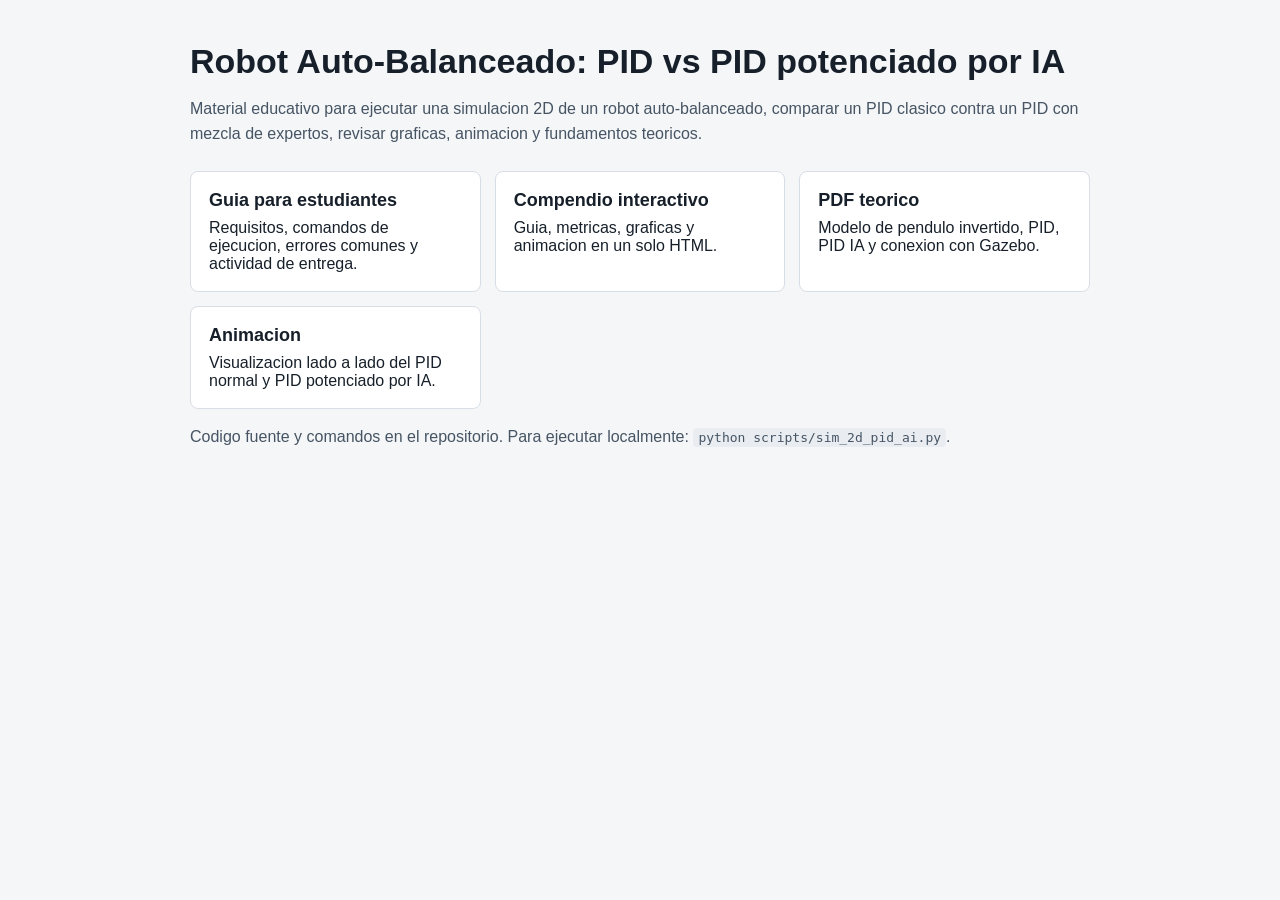
==== docs/index.html @ 3be1a300 "Initial self-balancing robot simulation materials" ====
﻿<!doctype html>
<html lang="es">
<head>
  <meta charset="utf-8" />
  <meta name="viewport" content="width=device-width, initial-scale=1" />
  <title>Robot Auto-Balanceado - PID vs PID IA</title>
  <style>
    body { margin: 0; font-family: Arial, Helvetica, sans-serif; background: #f4f6f8; color: #17202a; }
    main { max-width: 900px; margin: 0 auto; padding: 42px 28px 56px; }
    h1 { font-size: 34px; margin: 0 0 12px; }
    p { line-height: 1.55; color: #465463; }
    .grid { display: grid; grid-template-columns: repeat(auto-fit, minmax(240px, 1fr)); gap: 14px; margin-top: 24px; }
    a.card { display: block; background: #fff; border: 1px solid #d8dee6; border-radius: 8px; padding: 18px; color: inherit; text-decoration: none; }
    a.card:hover { border-color: #1f77b4; box-shadow: 0 6px 20px rgba(31, 119, 180, 0.12); }
    .card strong { display: block; font-size: 18px; margin-bottom: 8px; }
    code { background: #e9edf2; border-radius: 4px; padding: 2px 5px; }
  </style>
</head>
<body>
<main>
  <h1>Robot Auto-Balanceado: PID vs PID potenciado por IA</h1>
  <p>Material educativo para ejecutar una simulacion 2D de un robot auto-balanceado, comparar un PID clasico contra un PID con mezcla de expertos, revisar graficas, animacion y fundamentos teoricos.</p>
  <div class="grid">
    <a class="card" href="compendio_estudiantes_ejecucion_simulacion.html"><strong>Guia para estudiantes</strong><span>Requisitos, comandos de ejecucion, errores comunes y actividad de entrega.</span></a>
    <a class="card" href="../data/sim_2d/guia_compendio_pid_ia_2d.html"><strong>Compendio interactivo</strong><span>Guia, metricas, graficas y animacion en un solo HTML.</span></a>
    <a class="card" href="informe_teorico_pid_ia_robot_auto_balanceado.pdf"><strong>PDF teorico</strong><span>Modelo de pendulo invertido, PID, PID IA y conexion con Gazebo.</span></a>
    <a class="card" href="../data/sim_2d/pid_vs_pid_ai_2d_animation.html"><strong>Animacion</strong><span>Visualizacion lado a lado del PID normal y PID potenciado por IA.</span></a>
  </div>
  <p>Codigo fuente y comandos en el repositorio. Para ejecutar localmente: <code>python scripts/sim_2d_pid_ai.py</code>.</p>
</main>
</body>
</html>
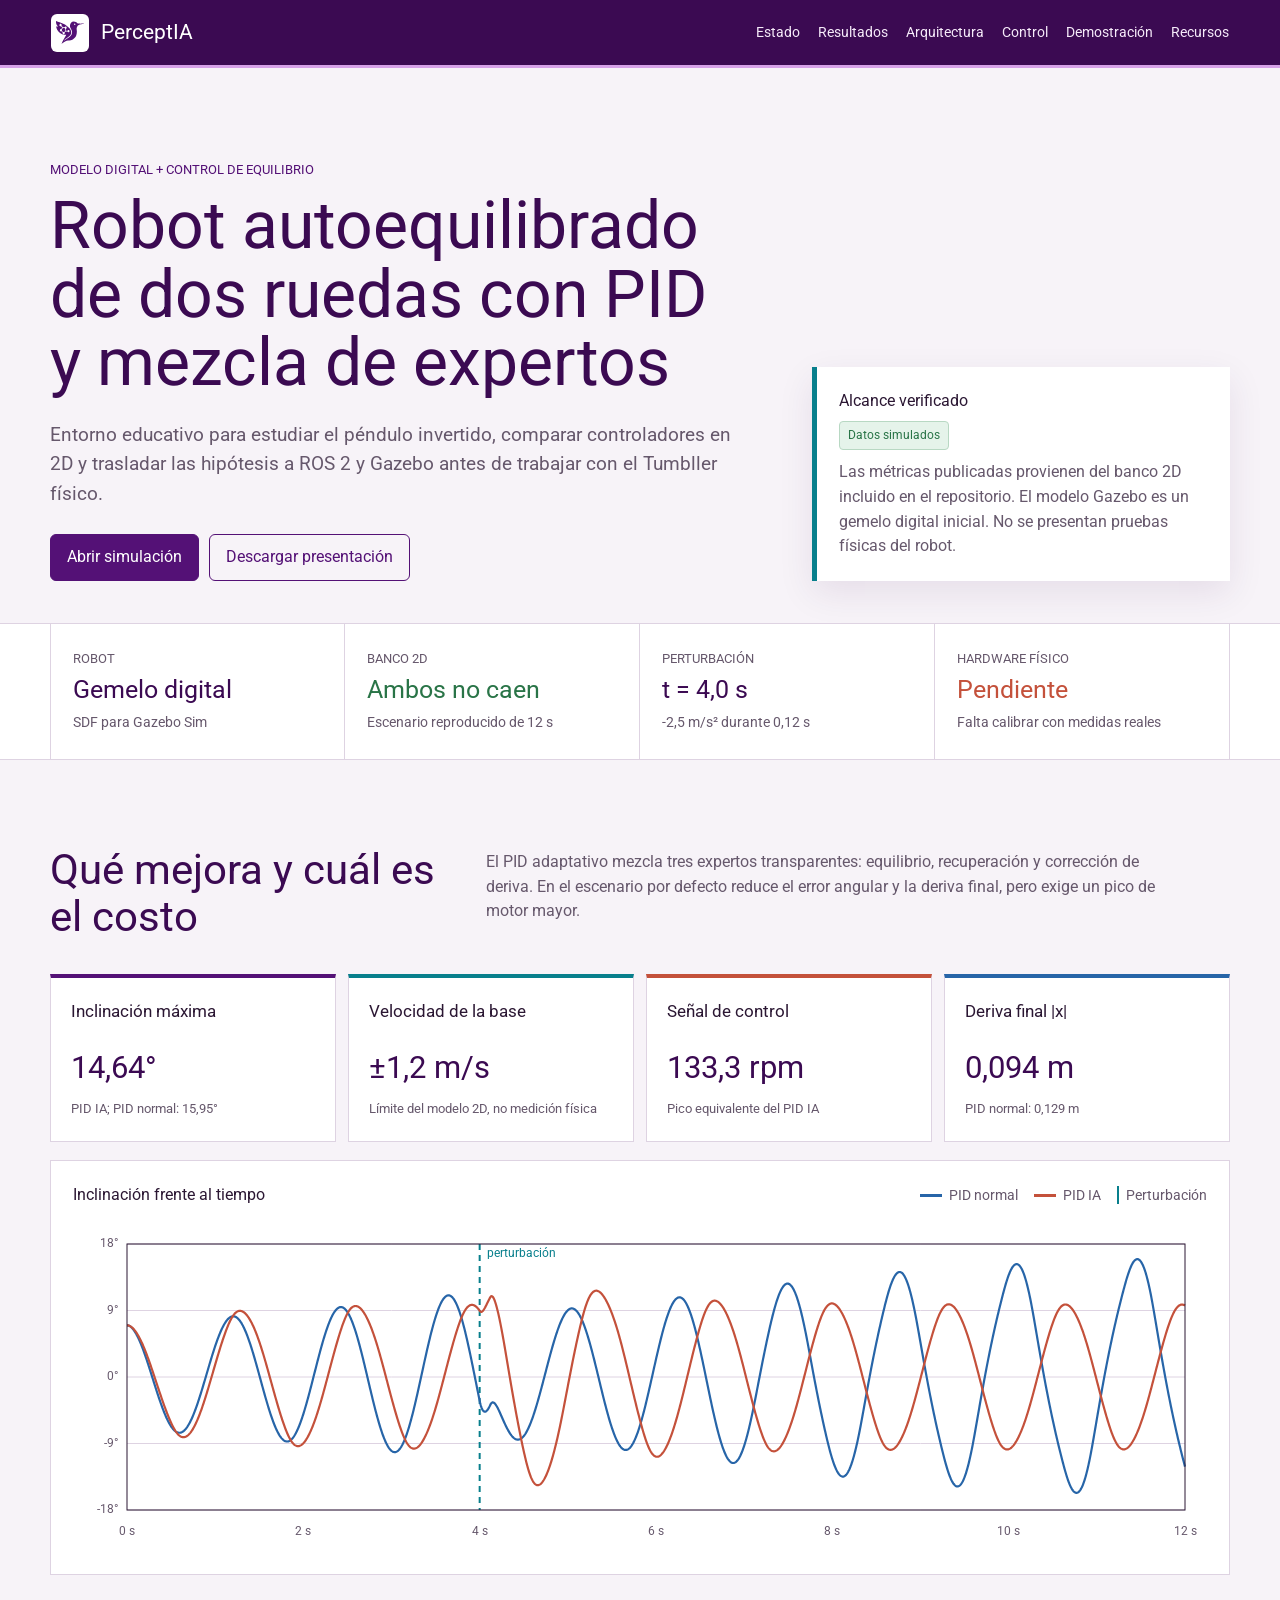
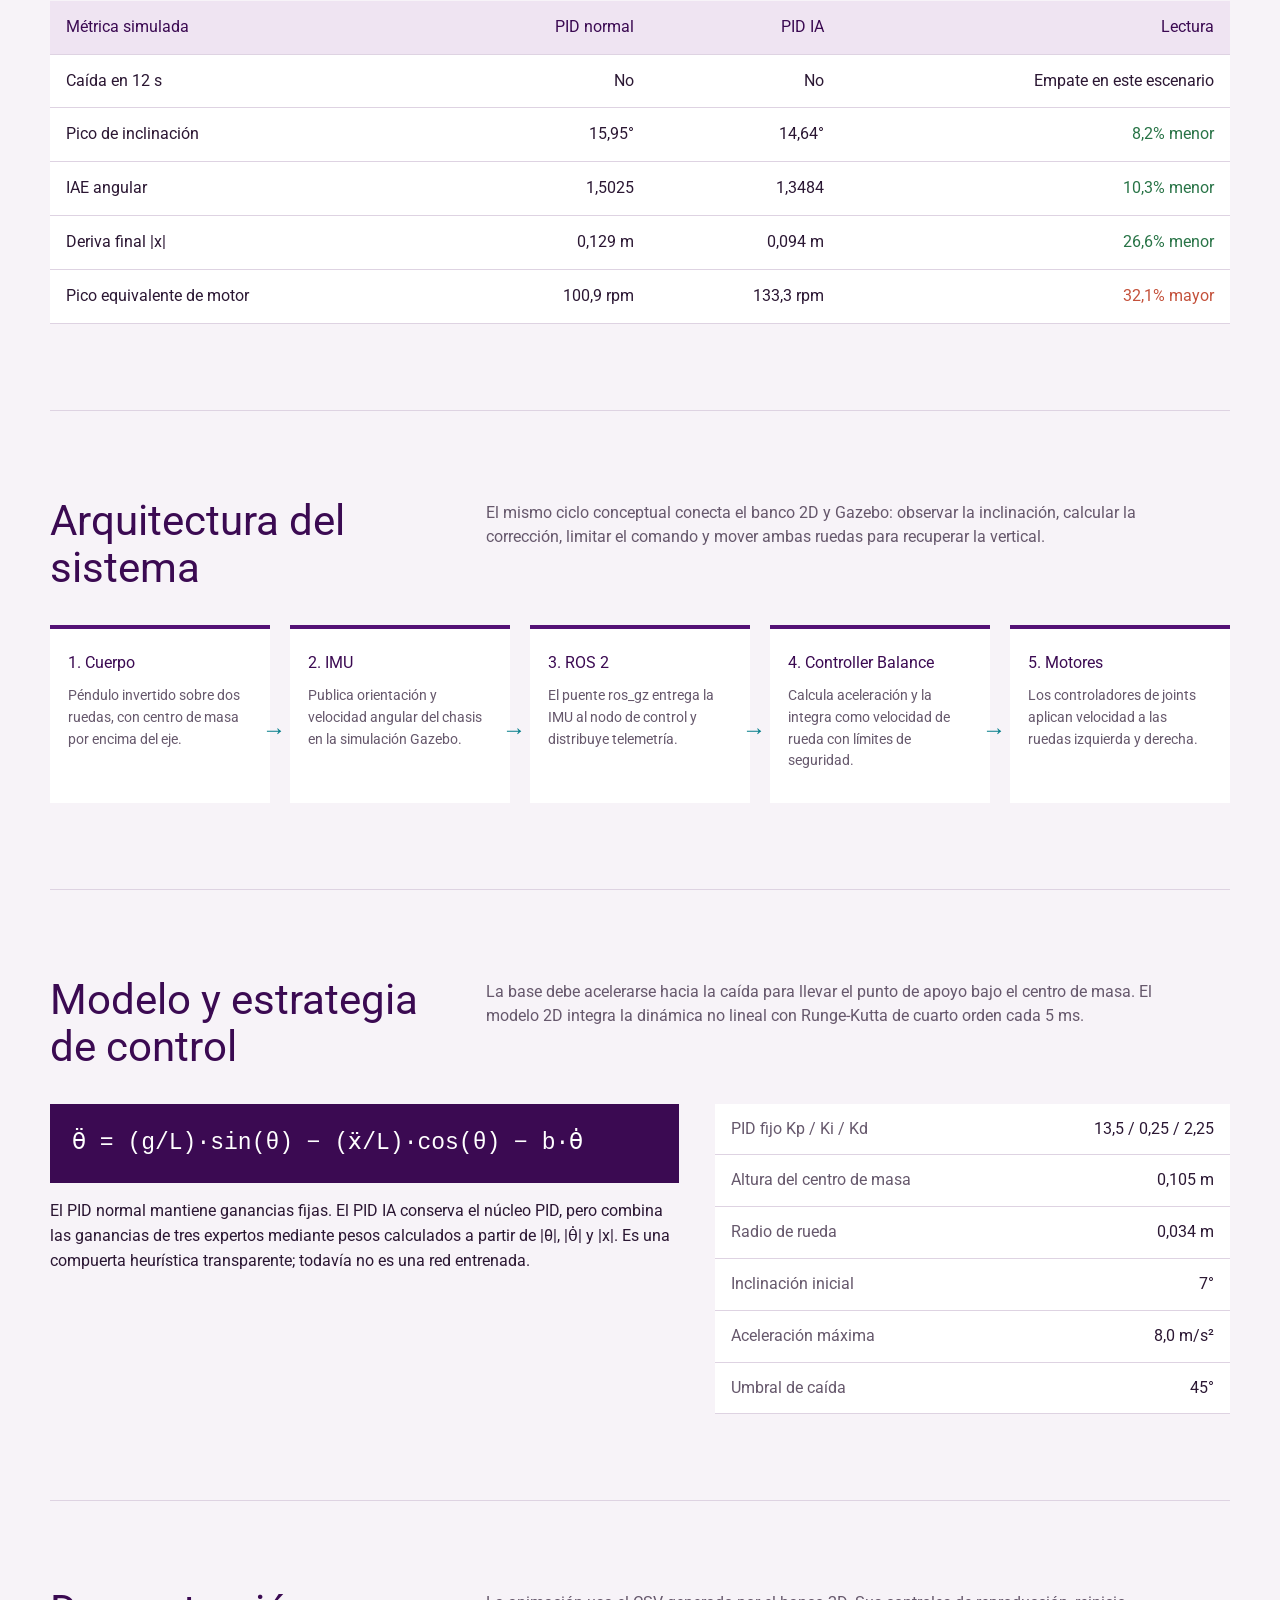
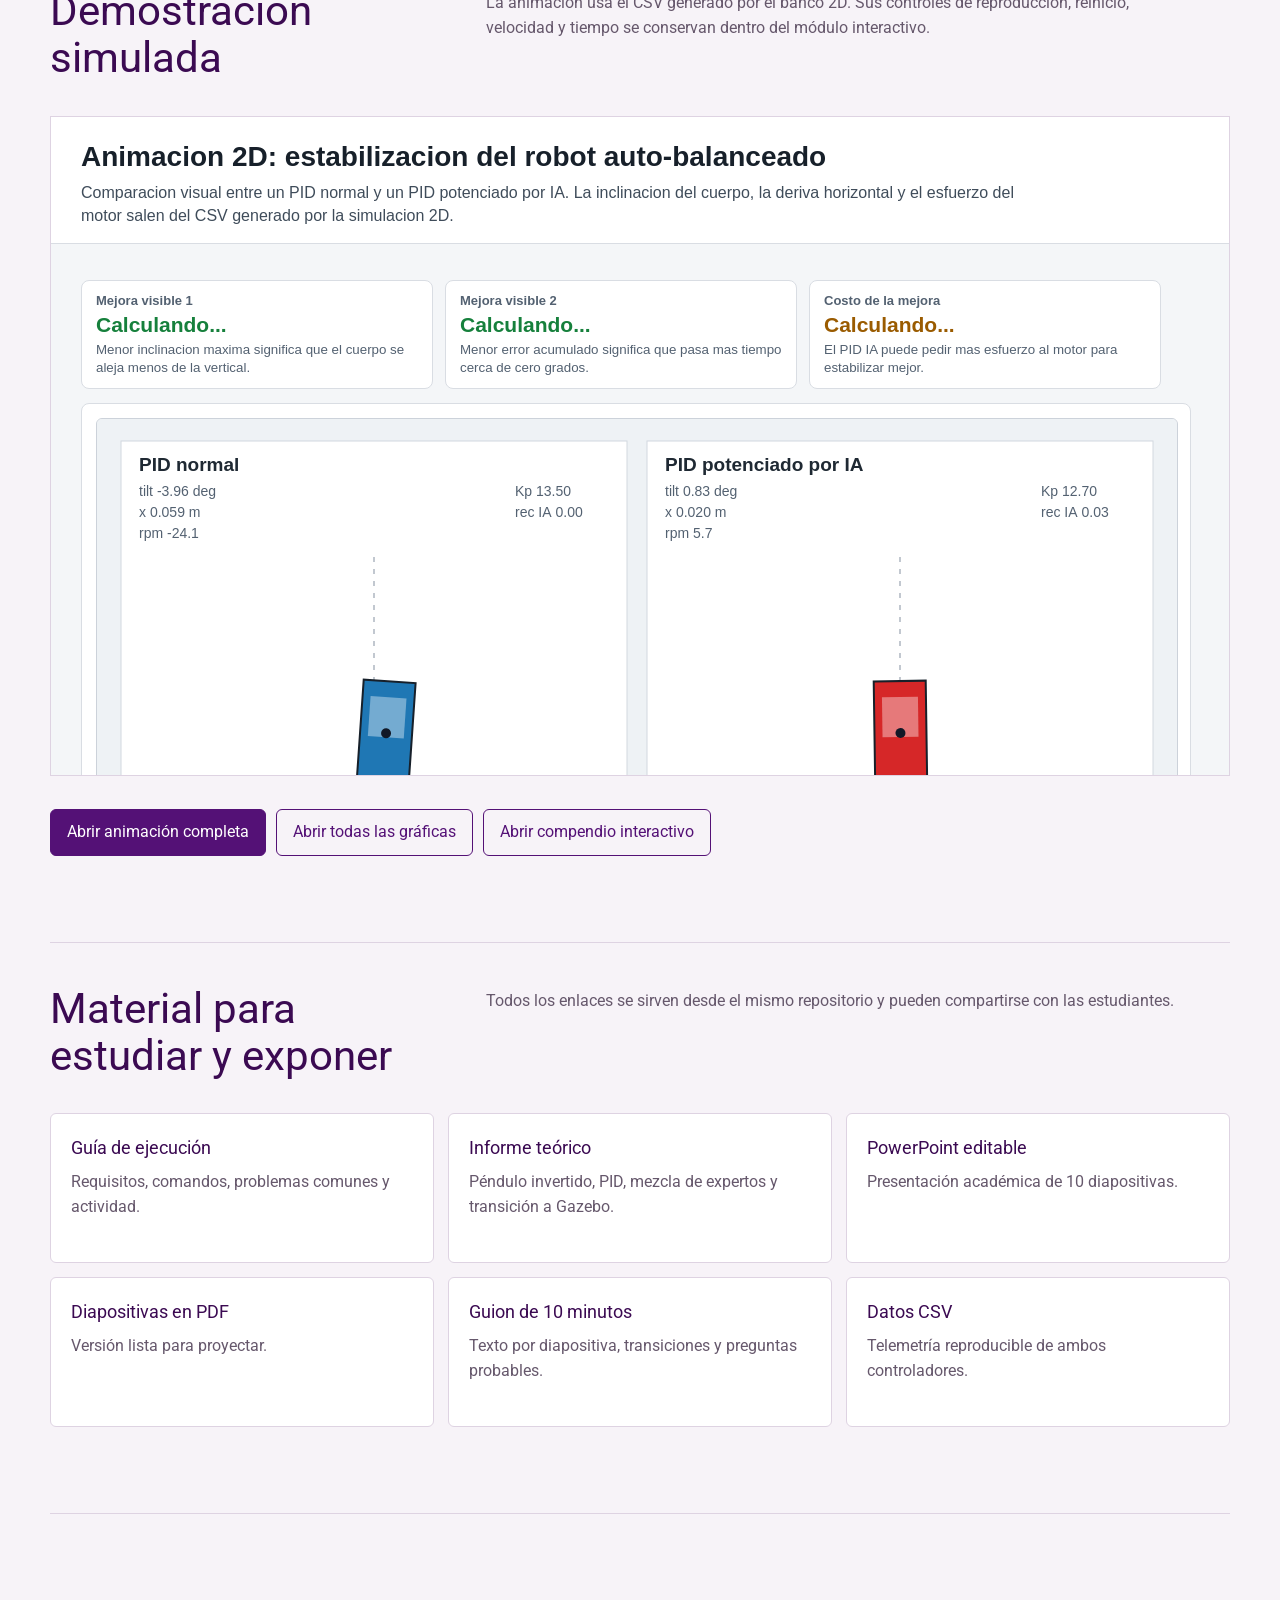
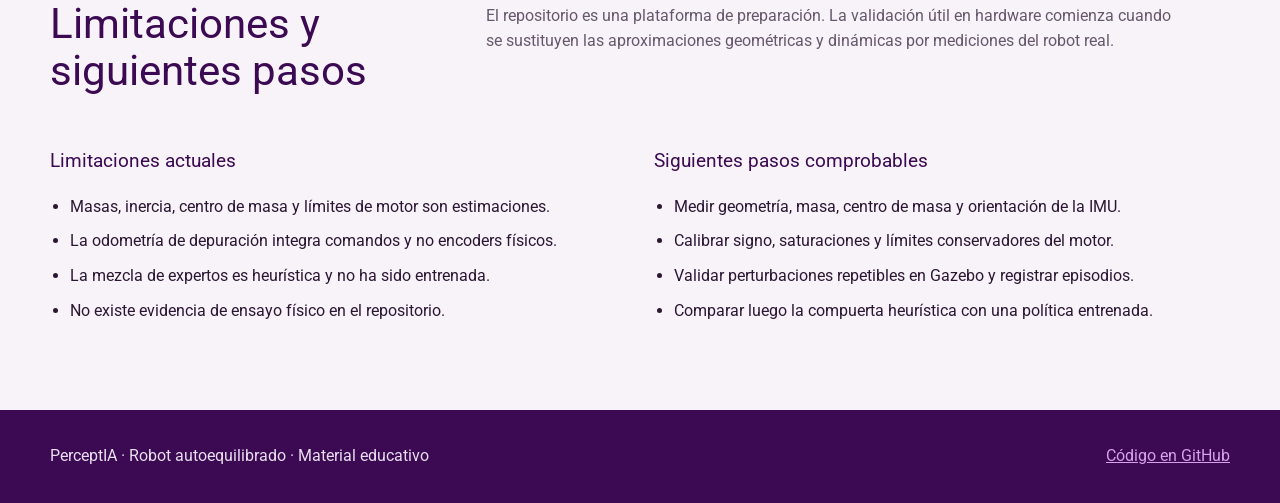
==== commit 8e9d482e: "Add PerceptIA presentation and project portal" ====
--- a/docs/index.html
+++ b/docs/index.html
@@ -3,30 +3,167 @@
 <head>
   <meta charset="utf-8" />
   <meta name="viewport" content="width=device-width, initial-scale=1" />
-  <title>Robot Auto-Balanceado - PID vs PID IA</title>
-  <style>
-    body { margin: 0; font-family: Arial, Helvetica, sans-serif; background: #f4f6f8; color: #17202a; }
-    main { max-width: 900px; margin: 0 auto; padding: 42px 28px 56px; }
-    h1 { font-size: 34px; margin: 0 0 12px; }
-    p { line-height: 1.55; color: #465463; }
-    .grid { display: grid; grid-template-columns: repeat(auto-fit, minmax(240px, 1fr)); gap: 14px; margin-top: 24px; }
-    a.card { display: block; background: #fff; border: 1px solid #d8dee6; border-radius: 8px; padding: 18px; color: inherit; text-decoration: none; }
-    a.card:hover { border-color: #1f77b4; box-shadow: 0 6px 20px rgba(31, 119, 180, 0.12); }
-    .card strong { display: block; font-size: 18px; margin-bottom: 8px; }
-    code { background: #e9edf2; border-radius: 4px; padding: 2px 5px; }
-  </style>
+  <meta name="description" content="Modelo digital y banco de pruebas de control para un robot autoequilibrado de dos ruedas." />
+  <title>PerceptIA | Robot autoequilibrado</title>
+  <link rel="icon" href="assets/perceptia-logo.svg" type="image/svg+xml" />
+  <link rel="stylesheet" href="assets/site.css" />
+  <script src="assets/site.js" defer></script>
 </head>
 <body>
-<main>
-  <h1>Robot Auto-Balanceado: PID vs PID potenciado por IA</h1>
-  <p>Material educativo para ejecutar una simulacion 2D de un robot auto-balanceado, comparar un PID clasico contra un PID con mezcla de expertos, revisar graficas, animacion y fundamentos teoricos.</p>
-  <div class="grid">
-    <a class="card" href="compendio_estudiantes_ejecucion_simulacion.html"><strong>Guia para estudiantes</strong><span>Requisitos, comandos de ejecucion, errores comunes y actividad de entrega.</span></a>
-    <a class="card" href="../data/sim_2d/guia_compendio_pid_ia_2d.html"><strong>Compendio interactivo</strong><span>Guia, metricas, graficas y animacion en un solo HTML.</span></a>
-    <a class="card" href="informe_teorico_pid_ia_robot_auto_balanceado.pdf"><strong>PDF teorico</strong><span>Modelo de pendulo invertido, PID, PID IA y conexion con Gazebo.</span></a>
-    <a class="card" href="../data/sim_2d/pid_vs_pid_ai_2d_animation.html"><strong>Animacion</strong><span>Visualizacion lado a lado del PID normal y PID potenciado por IA.</span></a>
-  </div>
-  <p>Codigo fuente y comandos en el repositorio. Para ejecutar localmente: <code>python scripts/sim_2d_pid_ai.py</code>.</p>
-</main>
+  <a class="skip-link" href="#contenido">Saltar al contenido</a>
+  <header class="topbar">
+    <a class="brand" href="#inicio" aria-label="PerceptIA, inicio">
+      <img src="assets/perceptia-logo.svg" alt="Pájaro de PerceptIA" />
+      <span>PerceptIA</span>
+    </a>
+    <nav aria-label="Secciones del proyecto">
+      <a href="#estado">Estado</a>
+      <a href="#resultados">Resultados</a>
+      <a href="#arquitectura">Arquitectura</a>
+      <a href="#control">Control</a>
+      <a href="#demostracion">Demostración</a>
+      <a href="#recursos">Recursos</a>
+    </nav>
+  </header>
+
+  <main id="contenido" class="shell">
+    <section id="inicio" class="intro" aria-labelledby="titulo-proyecto">
+      <div>
+        <p class="kicker">Modelo digital + control de equilibrio</p>
+        <h1 id="titulo-proyecto">Robot autoequilibrado de dos ruedas con PID y mezcla de expertos</h1>
+        <p class="lead">Entorno educativo para estudiar el péndulo invertido, comparar controladores en 2D y trasladar las hipótesis a ROS 2 y Gazebo antes de trabajar con el Tumbller físico.</p>
+        <div class="intro-actions">
+          <a class="button" href="#demostracion">Abrir simulación</a>
+          <a class="button secondary" href="exposicion/Presentacion_PerceptIA_Robot_Autoequilibrado.pptx">Descargar presentación</a>
+        </div>
+      </div>
+      <aside class="scope-note" aria-label="Alcance de la evidencia">
+        <strong>Alcance verificado</strong>
+        <p><span class="data-tag">Datos simulados</span></p>
+        <p>Las métricas publicadas provienen del banco 2D incluido en el repositorio. El modelo Gazebo es un gemelo digital inicial. No se presentan pruebas físicas del robot.</p>
+      </aside>
+    </section>
+
+    <section id="estado" class="status-band" aria-label="Estado del proyecto">
+      <div class="status-grid">
+        <div class="status-item"><span class="status-label">Robot</span><span class="status-value">Gemelo digital</span><span class="status-detail">SDF para Gazebo Sim</span></div>
+        <div class="status-item"><span class="status-label">Banco 2D</span><span class="status-value ok">Ambos no caen</span><span class="status-detail">Escenario reproducido de 12 s</span></div>
+        <div class="status-item"><span class="status-label">Perturbación</span><span class="status-value">t = 4,0 s</span><span class="status-detail">-2,5 m/s² durante 0,12 s</span></div>
+        <div class="status-item"><span class="status-label">Hardware físico</span><span class="status-value tradeoff">Pendiente</span><span class="status-detail">Falta calibrar con medidas reales</span></div>
+      </div>
+    </section>
+
+    <section id="resultados" class="section" aria-labelledby="titulo-resultados">
+      <div class="section-heading">
+        <h2 id="titulo-resultados">Qué mejora y cuál es el costo</h2>
+        <p>El PID adaptativo mezcla tres expertos transparentes: equilibrio, recuperación y corrección de deriva. En el escenario por defecto reduce el error angular y la deriva final, pero exige un pico de motor mayor.</p>
+      </div>
+      <div class="telemetry-grid" aria-label="Telemetría resumida del banco 2D">
+        <article class="telemetry-item"><h3>Inclinación máxima</h3><p class="telemetry-number">14,64°</p><small>PID IA; PID normal: 15,95°</small></article>
+        <article class="telemetry-item"><h3>Velocidad de la base</h3><p class="telemetry-number">±1,2 m/s</p><small>Límite del modelo 2D, no medición física</small></article>
+        <article class="telemetry-item"><h3>Señal de control</h3><p class="telemetry-number">133,3 rpm</p><small>Pico equivalente del PID IA</small></article>
+        <article class="telemetry-item"><h3>Deriva final |x|</h3><p class="telemetry-number">0,094 m</p><small>PID normal: 0,129 m</small></article>
+      </div>
+      <div class="chart-shell">
+        <div class="chart-toolbar">
+          <strong>Inclinación frente al tiempo</strong>
+          <div class="legend" aria-label="Leyenda"><span><i></i>PID normal</span><span><i class="ai"></i>PID IA</span><span><i class="perturbation"></i>Perturbación</span></div>
+        </div>
+        <canvas id="tilt-chart" role="img"></canvas>
+      </div>
+      <div class="result-table-wrap">
+        <table class="result-table">
+          <thead><tr><th>Métrica simulada</th><th>PID normal</th><th>PID IA</th><th>Lectura</th></tr></thead>
+          <tbody>
+            <tr><td>Caída en 12 s</td><td>No</td><td>No</td><td>Empate en este escenario</td></tr>
+            <tr><td>Pico de inclinación</td><td>15,95°</td><td>14,64°</td><td class="better">8,2% menor</td></tr>
+            <tr><td>IAE angular</td><td>1,5025</td><td>1,3484</td><td class="better">10,3% menor</td></tr>
+            <tr><td>Deriva final |x|</td><td>0,129 m</td><td>0,094 m</td><td class="better">26,6% menor</td></tr>
+            <tr><td>Pico equivalente de motor</td><td>100,9 rpm</td><td>133,3 rpm</td><td class="cost">32,1% mayor</td></tr>
+          </tbody>
+        </table>
+      </div>
+    </section>
+
+    <section id="arquitectura" class="section" aria-labelledby="titulo-arquitectura">
+      <div class="section-heading">
+        <h2 id="titulo-arquitectura">Arquitectura del sistema</h2>
+        <p>El mismo ciclo conceptual conecta el banco 2D y Gazebo: observar la inclinación, calcular la corrección, limitar el comando y mover ambas ruedas para recuperar la vertical.</p>
+      </div>
+      <div class="architecture" role="list" aria-label="Flujo de información">
+        <article class="architecture-step" role="listitem"><strong>1. Cuerpo</strong><p>Péndulo invertido sobre dos ruedas, con centro de masa por encima del eje.</p></article>
+        <article class="architecture-step" role="listitem"><strong>2. IMU</strong><p>Publica orientación y velocidad angular del chasis en la simulación Gazebo.</p></article>
+        <article class="architecture-step" role="listitem"><strong>3. ROS 2</strong><p>El puente ros_gz entrega la IMU al nodo de control y distribuye telemetría.</p></article>
+        <article class="architecture-step" role="listitem"><strong>4. Controller Balance</strong><p>Calcula aceleración y la integra como velocidad de rueda con límites de seguridad.</p></article>
+        <article class="architecture-step" role="listitem"><strong>5. Motores</strong><p>Los controladores de joints aplican velocidad a las ruedas izquierda y derecha.</p></article>
+      </div>
+    </section>
+
+    <section id="control" class="section" aria-labelledby="titulo-control">
+      <div class="section-heading">
+        <h2 id="titulo-control">Modelo y estrategia de control</h2>
+        <p>La base debe acelerarse hacia la caída para llevar el punto de apoyo bajo el centro de masa. El modelo 2D integra la dinámica no lineal con Runge-Kutta de cuarto orden cada 5 ms.</p>
+      </div>
+      <div class="control-layout">
+        <div>
+          <div class="equation" aria-label="Ecuación aproximada del péndulo invertido">θ̈ = (g/L)·sin(θ) − (ẍ/L)·cos(θ) − b·θ̇</div>
+          <p>El PID normal mantiene ganancias fijas. El PID IA conserva el núcleo PID, pero combina las ganancias de tres expertos mediante pesos calculados a partir de |θ|, |θ̇| y |x|. Es una compuerta heurística transparente; todavía no es una red entrenada.</p>
+        </div>
+        <dl class="parameter-list" aria-label="Parámetros del escenario 2D">
+          <div><dt>PID fijo Kp / Ki / Kd</dt><dd>13,5 / 0,25 / 2,25</dd></div>
+          <div><dt>Altura del centro de masa</dt><dd>0,105 m</dd></div>
+          <div><dt>Radio de rueda</dt><dd>0,034 m</dd></div>
+          <div><dt>Inclinación inicial</dt><dd>7°</dd></div>
+          <div><dt>Aceleración máxima</dt><dd>8,0 m/s²</dd></div>
+          <div><dt>Umbral de caída</dt><dd>45°</dd></div>
+        </dl>
+      </div>
+    </section>
+
+    <section id="demostracion" class="section" aria-labelledby="titulo-demostracion">
+      <div class="section-heading">
+        <h2 id="titulo-demostracion">Demostración simulada</h2>
+        <p>La animación usa el CSV generado por el banco 2D. Sus controles de reproducción, reinicio, velocidad y tiempo se conservan dentro del módulo interactivo.</p>
+      </div>
+      <iframe class="demo-frame" src="pid_vs_pid_ai_2d_animation.html" title="Animación comparativa del PID normal y PID IA" loading="lazy"></iframe>
+      <div class="demo-links">
+        <a class="button" href="pid_vs_pid_ai_2d_animation.html">Abrir animación completa</a>
+        <a class="button secondary" href="pid_vs_pid_ai_2d.html">Abrir todas las gráficas</a>
+        <a class="button secondary" href="guia_compendio_pid_ia_2d.html">Abrir compendio interactivo</a>
+      </div>
+    </section>
+
+    <section id="recursos" class="section compact" aria-labelledby="titulo-recursos">
+      <div class="section-heading"><h2 id="titulo-recursos">Material para estudiar y exponer</h2><p>Todos los enlaces se sirven desde el mismo repositorio y pueden compartirse con las estudiantes.</p></div>
+      <div class="resources">
+        <a class="resource" href="compendio_estudiantes_ejecucion_simulacion.html"><strong>Guía de ejecución</strong><span>Requisitos, comandos, problemas comunes y actividad.</span></a>
+        <a class="resource" href="informe_teorico_pid_ia_robot_auto_balanceado.pdf"><strong>Informe teórico</strong><span>Péndulo invertido, PID, mezcla de expertos y transición a Gazebo.</span></a>
+        <a class="resource" href="exposicion/Presentacion_PerceptIA_Robot_Autoequilibrado.pptx"><strong>PowerPoint editable</strong><span>Presentación académica de 10 diapositivas.</span></a>
+        <a class="resource" href="exposicion/Diapositivas_PerceptIA_Robot_Autoequilibrado.pdf"><strong>Diapositivas en PDF</strong><span>Versión lista para proyectar.</span></a>
+        <a class="resource" href="exposicion/Guion_Exposicion_Robot_10_min.pdf"><strong>Guion de 10 minutos</strong><span>Texto por diapositiva, transiciones y preguntas probables.</span></a>
+        <a class="resource" href="pid_vs_pid_ai_2d.csv"><strong>Datos CSV</strong><span>Telemetría reproducible de ambos controladores.</span></a>
+      </div>
+    </section>
+
+    <section class="section" aria-labelledby="titulo-limitaciones">
+      <div class="section-heading">
+        <h2 id="titulo-limitaciones">Limitaciones y siguientes pasos</h2>
+        <p>El repositorio es una plataforma de preparación. La validación útil en hardware comienza cuando se sustituyen las aproximaciones geométricas y dinámicas por mediciones del robot real.</p>
+      </div>
+      <div class="limitations">
+        <div>
+          <h3>Limitaciones actuales</h3>
+          <ul><li>Masas, inercia, centro de masa y límites de motor son estimaciones.</li><li>La odometría de depuración integra comandos y no encoders físicos.</li><li>La mezcla de expertos es heurística y no ha sido entrenada.</li><li>No existe evidencia de ensayo físico en el repositorio.</li></ul>
+        </div>
+        <div>
+          <h3>Siguientes pasos comprobables</h3>
+          <ul><li>Medir geometría, masa, centro de masa y orientación de la IMU.</li><li>Calibrar signo, saturaciones y límites conservadores del motor.</li><li>Validar perturbaciones repetibles en Gazebo y registrar episodios.</li><li>Comparar luego la compuerta heurística con una política entrenada.</li></ul>
+        </div>
+      </div>
+    </section>
+  </main>
+
+  <footer><div class="footer-inner"><p><strong>PerceptIA</strong> · Robot autoequilibrado · Material educativo</p><a href="https://github.com/onlybuzyfm/Self_Balancing_Robot">Código en GitHub</a></div></footer>
 </body>
 </html>
+
--- a/docs/assets/site.css
+++ b/docs/assets/site.css
@@ -0,0 +1,127 @@
+﻿@font-face {
+  font-family: "Roboto";
+  src: url("fonts/Roboto-Regular.ttf") format("truetype");
+  font-style: normal;
+  font-weight: 100 900;
+  font-display: swap;
+}
+:root {
+  --purple-900: #3b0a52; --purple-700: #541176; --lavender: #d6a1e8;
+  --paper: #f7f3f8; --ink: #2b1733; --muted: #66586c; --line: #ded3e2;
+  --white: #ffffff; --teal: #087f8c; --coral: #c4513b; --green: #297447;
+  --blue: #2765a8; --shadow: 0 12px 34px rgba(59, 10, 82, 0.09);
+}
+* { box-sizing: border-box; }
+html { scroll-behavior: smooth; }
+body { margin: 0; color: var(--ink); background: var(--paper); font-family: "Roboto", Arial, sans-serif; line-height: 1.55; }
+button, a, input { font: inherit; }
+a { color: var(--purple-700); }
+.skip-link { position: fixed; left: 16px; top: -60px; z-index: 50; padding: 10px 14px; background: var(--white); border: 2px solid var(--purple-700); }
+.skip-link:focus { top: 12px; }
+.topbar { position: sticky; top: 0; z-index: 20; display: flex; align-items: center; justify-content: space-between; gap: 24px; min-height: 68px; padding: 10px clamp(18px, 4vw, 64px); color: var(--white); background: var(--purple-900); border-bottom: 3px solid var(--lavender); }
+.brand { display: inline-flex; align-items: center; gap: 12px; color: var(--white); text-decoration: none; font-size: 21px; font-weight: 700; }
+.brand img { width: 38px; height: 38px; padding: 5px; object-fit: contain; background: var(--white); border-radius: 6px; }
+.topbar nav { display: flex; align-items: center; gap: 18px; overflow-x: auto; white-space: nowrap; }
+.topbar nav a { color: #f6ebfa; text-decoration: none; font-size: 14px; }
+.topbar nav a:hover, .topbar nav a:focus-visible { color: var(--lavender); }
+.shell { min-height: 100vh; }
+.intro, .section, .footer-inner { width: min(1180px, calc(100% - 36px)); margin-inline: auto; }
+.intro { display: grid; grid-template-columns: minmax(0, 1.25fr) minmax(280px, 0.75fr); gap: clamp(28px, 5vw, 70px); align-items: end; padding-block: clamp(46px, 8vw, 92px) 42px; }
+.kicker { margin: 0 0 12px; color: var(--purple-700); font-size: 13px; font-weight: 700; text-transform: uppercase; letter-spacing: 0; }
+h1, h2, h3, p { overflow-wrap: anywhere; }
+h1 { max-width: 840px; margin: 0; color: var(--purple-900); font-size: clamp(38px, 6vw, 66px); line-height: 1.04; letter-spacing: 0; }
+.lead { max-width: 780px; margin: 22px 0 0; color: var(--muted); font-size: 19px; }
+.intro-actions, .demo-links { display: flex; flex-wrap: wrap; gap: 10px; margin-top: 26px; }
+.button { display: inline-flex; align-items: center; justify-content: center; min-height: 44px; padding: 10px 16px; color: var(--white); background: var(--purple-700); border: 1px solid var(--purple-700); border-radius: 6px; text-decoration: none; font-weight: 700; }
+.button.secondary { color: var(--purple-700); background: transparent; }
+.button:hover, .button:focus-visible { box-shadow: 0 0 0 3px rgba(214, 161, 232, 0.55); }
+.scope-note { padding: 22px; background: var(--white); border-left: 5px solid var(--teal); box-shadow: var(--shadow); }
+.scope-note strong { display: block; margin-bottom: 8px; }
+.scope-note p { margin: 0; color: var(--muted); }
+.scope-note p + p { margin-top: 10px; }
+.status-band { background: var(--white); border-block: 1px solid var(--line); }
+.status-grid { width: min(1180px, calc(100% - 36px)); margin-inline: auto; display: grid; grid-template-columns: repeat(4, minmax(0, 1fr)); }
+.status-item { min-height: 132px; padding: 25px 22px; border-right: 1px solid var(--line); }
+.status-item:first-child { border-left: 1px solid var(--line); }
+.status-label { display: block; color: var(--muted); font-size: 13px; text-transform: uppercase; }
+.status-value { display: block; margin-top: 7px; color: var(--purple-900); font-size: 25px; font-weight: 700; line-height: 1.15; }
+.status-detail { display: block; margin-top: 7px; color: var(--muted); font-size: 14px; }
+.status-value.ok { color: var(--green); }
+.status-value.tradeoff { color: var(--coral); }
+.section { padding-block: clamp(54px, 7vw, 86px); }
+.section.compact { padding-top: 42px; }
+.section + .section { border-top: 1px solid var(--line); }
+.section-heading { display: grid; grid-template-columns: minmax(240px, 0.7fr) minmax(0, 1.3fr); gap: 36px; align-items: start; margin-bottom: 34px; }
+h2 { margin: 0; color: var(--purple-900); font-size: clamp(28px, 4vw, 42px); line-height: 1.12; letter-spacing: 0; }
+.section-heading p { max-width: 700px; margin: 4px 0 0; color: var(--muted); }
+.telemetry-grid { display: grid; grid-template-columns: repeat(4, minmax(0, 1fr)); gap: 12px; }
+.telemetry-item { min-height: 166px; padding: 20px; background: var(--white); border: 1px solid var(--line); border-top: 4px solid var(--purple-700); }
+.telemetry-item:nth-child(2) { border-top-color: var(--teal); }
+.telemetry-item:nth-child(3) { border-top-color: var(--coral); }
+.telemetry-item:nth-child(4) { border-top-color: var(--blue); }
+.telemetry-item h3 { margin: 0; font-size: 17px; }
+.telemetry-number { margin: 20px 0 4px; font-size: 31px; font-weight: 700; color: var(--purple-900); }
+.telemetry-item small { color: var(--muted); }
+.chart-shell { margin-top: 18px; padding: 22px; background: var(--white); border: 1px solid var(--line); }
+.chart-toolbar { display: flex; justify-content: space-between; gap: 18px; align-items: center; margin-bottom: 14px; }
+.legend { display: flex; flex-wrap: wrap; gap: 16px; color: var(--muted); font-size: 14px; }
+.legend span { display: inline-flex; align-items: center; gap: 7px; }
+.legend i { width: 22px; height: 3px; background: var(--blue); }
+.legend i.ai { background: var(--coral); }
+.legend i.perturbation { width: 2px; height: 18px; background: var(--teal); }
+#tilt-chart { display: block; width: 100%; height: 330px; }
+.result-table-wrap { overflow-x: auto; margin-top: 26px; }
+.result-table { width: 100%; border-collapse: collapse; background: var(--white); }
+.result-table th, .result-table td { padding: 14px 16px; border-bottom: 1px solid var(--line); text-align: right; }
+.result-table th:first-child, .result-table td:first-child { text-align: left; }
+.result-table th { color: var(--purple-900); background: #efe4f2; }
+.result-table .better { color: var(--green); font-weight: 700; }
+.result-table .cost { color: var(--coral); font-weight: 700; }
+.architecture { display: grid; grid-template-columns: repeat(5, minmax(0, 1fr)); gap: 20px; align-items: stretch; }
+.architecture-step { position: relative; min-height: 178px; padding: 22px 18px; background: var(--white); border-top: 4px solid var(--purple-700); }
+.architecture-step::after { content: "→"; position: absolute; right: -16px; top: 48%; color: var(--teal); font-size: 24px; font-weight: 700; }
+.architecture-step:last-child::after { display: none; }
+.architecture-step strong { display: block; margin-bottom: 10px; color: var(--purple-900); }
+.architecture-step p { margin: 0; color: var(--muted); font-size: 14px; }
+.control-layout { display: grid; grid-template-columns: minmax(0, 1.1fr) minmax(280px, 0.9fr); gap: 36px; }
+.equation { padding: 22px; background: var(--purple-900); color: var(--white); font-family: Consolas, monospace; font-size: clamp(16px, 2.4vw, 23px); overflow-x: auto; }
+.parameter-list { margin: 0; background: var(--white); }
+.parameter-list div { display: grid; grid-template-columns: 1fr auto; gap: 18px; padding: 13px 16px; border-bottom: 1px solid var(--line); }
+.parameter-list dt { color: var(--muted); }
+.parameter-list dd { margin: 0; font-weight: 700; }
+.demo-frame { width: 100%; min-height: 660px; background: var(--white); border: 1px solid var(--line); }
+.resources { display: grid; grid-template-columns: repeat(3, minmax(0, 1fr)); gap: 14px; }
+.resource { display: block; min-height: 150px; padding: 20px; color: var(--ink); background: var(--white); border: 1px solid var(--line); border-radius: 6px; text-decoration: none; }
+.resource:hover, .resource:focus-visible { border-color: var(--purple-700); box-shadow: var(--shadow); }
+.resource strong { display: block; margin-bottom: 8px; color: var(--purple-900); font-size: 18px; }
+.resource span { color: var(--muted); }
+.limitations { display: grid; grid-template-columns: 1fr 1fr; gap: 28px; }
+.limitations h3 { color: var(--purple-900); }
+.limitations ul { margin: 0; padding-left: 20px; }
+.limitations li + li { margin-top: 10px; }
+footer { padding-block: 34px; color: #eadff0; background: var(--purple-900); }
+.footer-inner { display: flex; justify-content: space-between; gap: 24px; align-items: center; }
+.footer-inner p { margin: 0; }
+.footer-inner a { color: var(--lavender); }
+.data-tag { display: inline-block; padding: 4px 8px; color: var(--green); background: #e5f3ea; border: 1px solid #b8d8c3; border-radius: 4px; font-size: 12px; font-weight: 700; }
+@media (max-width: 900px) {
+  .topbar { align-items: flex-start; flex-direction: column; gap: 8px; }
+  .topbar nav { width: 100%; padding-bottom: 4px; }
+  .intro, .section-heading, .control-layout { grid-template-columns: 1fr; }
+  .status-grid, .telemetry-grid { grid-template-columns: repeat(2, minmax(0, 1fr)); }
+  .architecture { grid-template-columns: 1fr; }
+  .architecture-step::after { content: "↓"; right: auto; left: 50%; top: auto; bottom: -23px; }
+  .resources { grid-template-columns: repeat(2, minmax(0, 1fr)); }
+  .demo-frame { min-height: 610px; }
+}
+@media (max-width: 580px) {
+  .intro, .section, .footer-inner, .status-grid { width: min(100% - 24px, 1180px); }
+  h1 { font-size: 40px; }
+  .status-grid, .telemetry-grid, .resources, .limitations { grid-template-columns: 1fr; }
+  .status-item { border-left: 1px solid var(--line); }
+  .chart-toolbar, .footer-inner { align-items: flex-start; flex-direction: column; }
+  #tilt-chart { height: 270px; }
+  .demo-frame { min-height: 720px; }
+}
+@media (prefers-reduced-motion: reduce) { html { scroll-behavior: auto; } }
+
